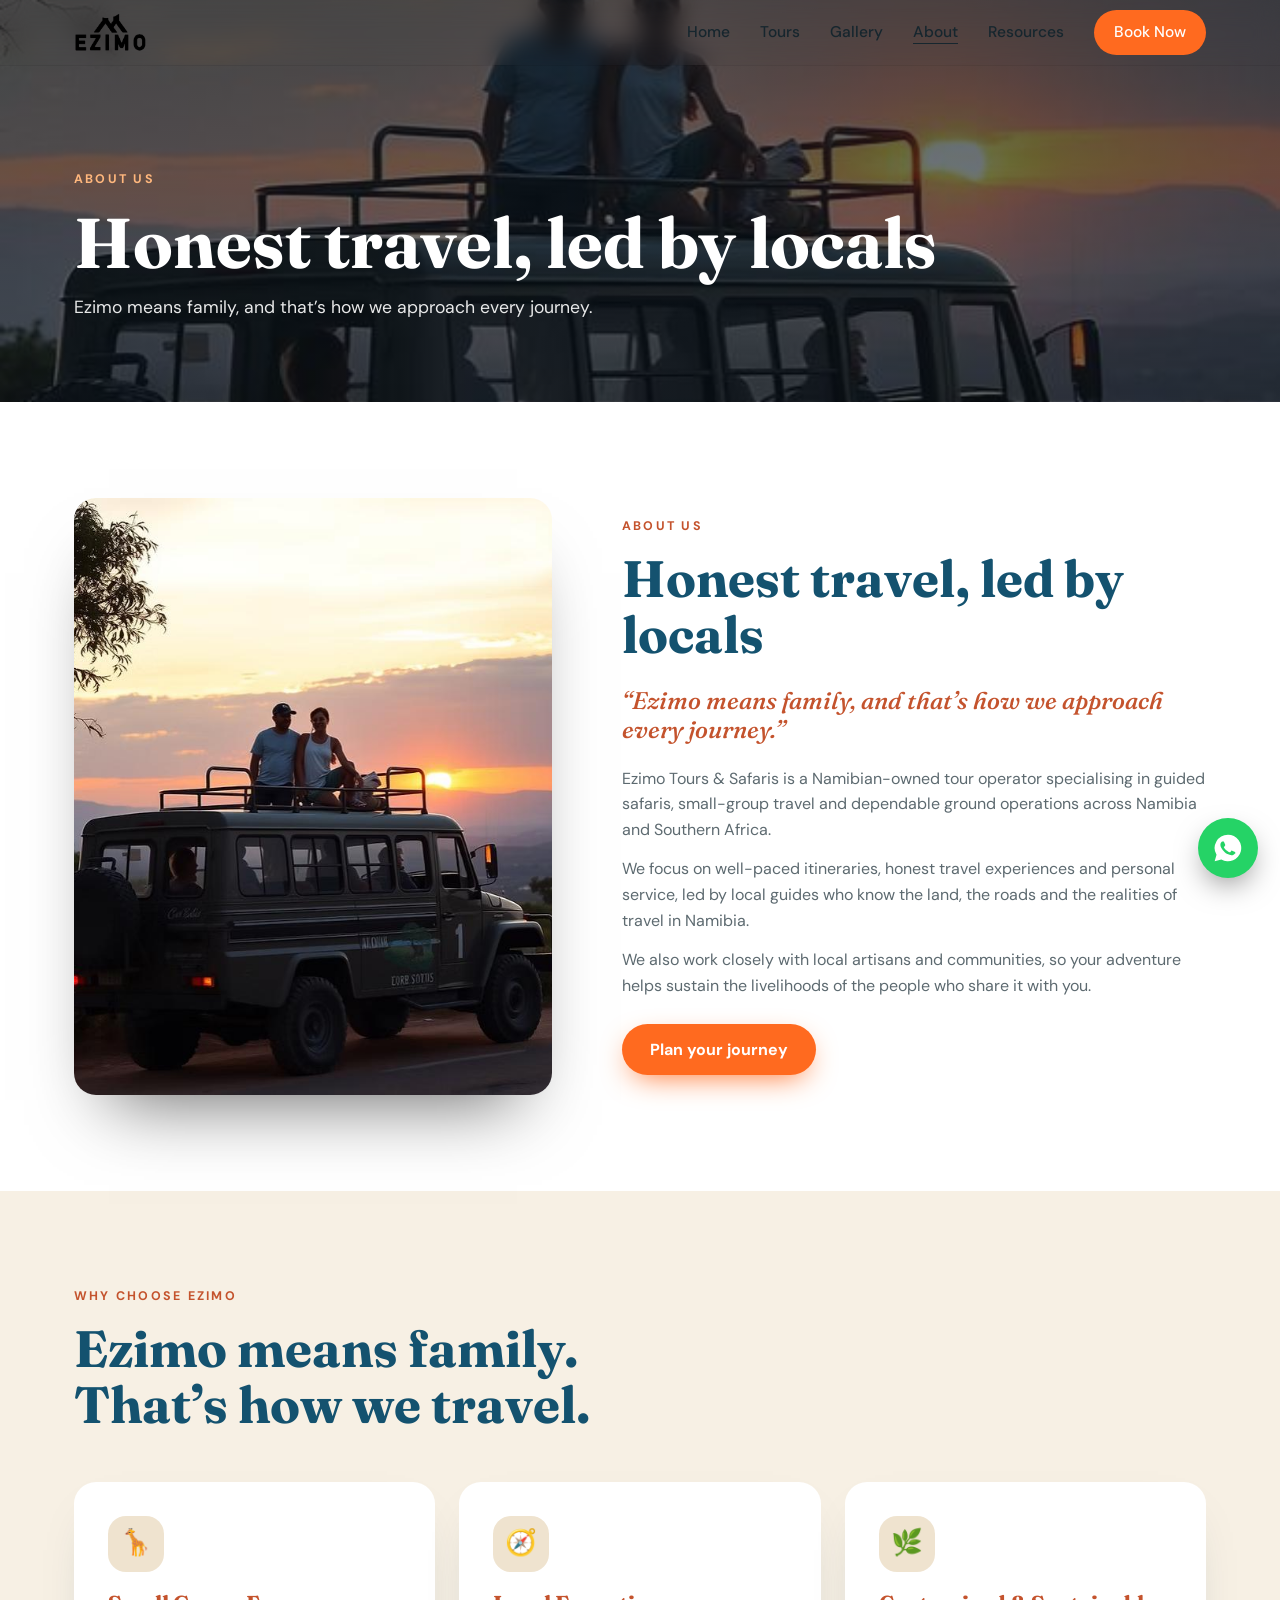
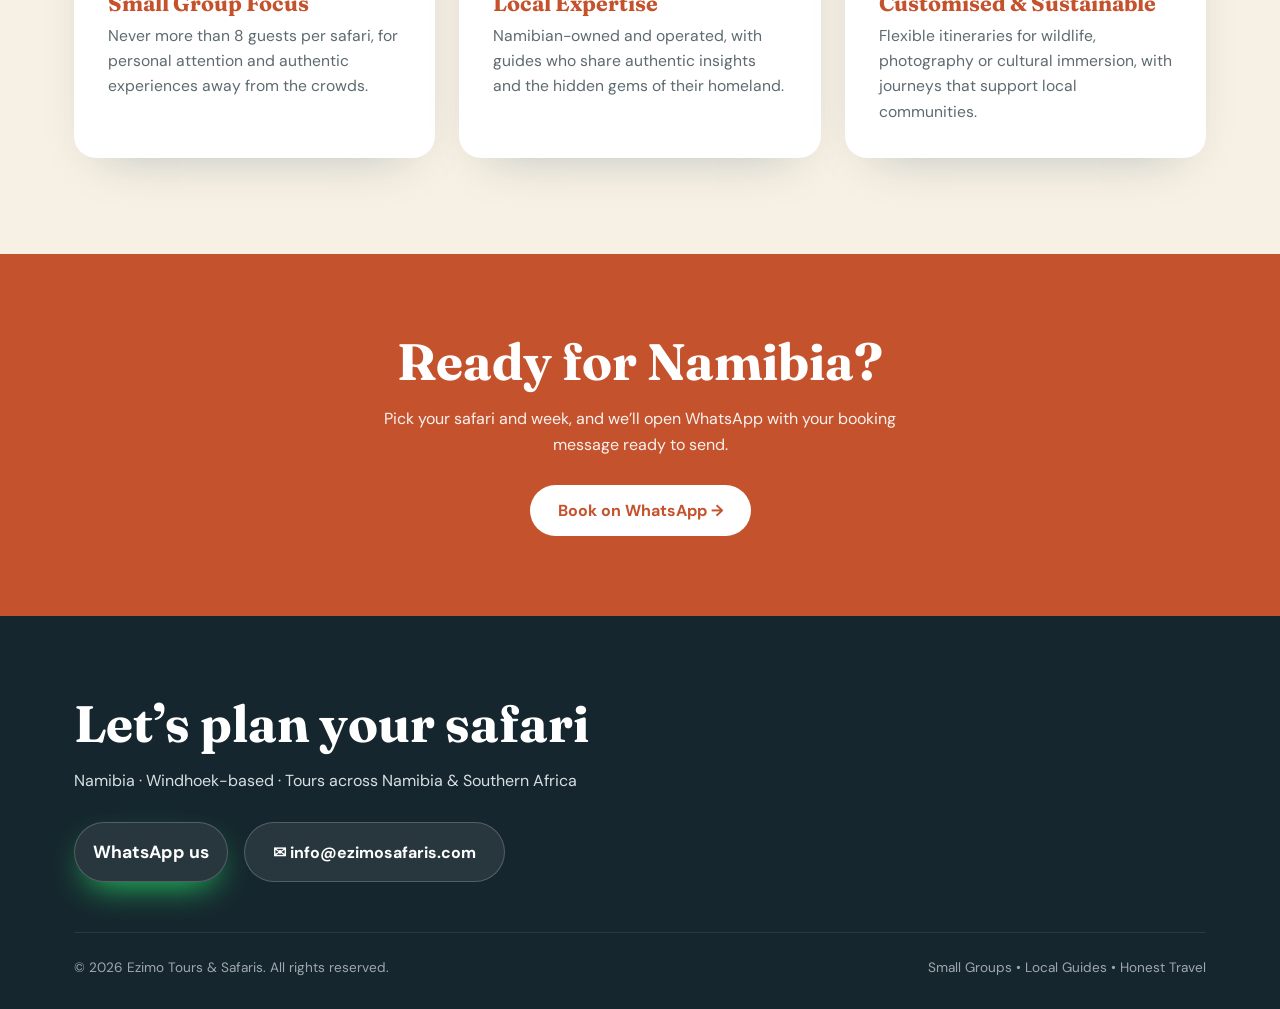
==== about.html @ 134b3bc2 "Add files via upload" ====
<!DOCTYPE html>
<html lang="en">
<head>
<meta charset="utf-8">
<meta name="viewport" content="width=device-width, initial-scale=1">
<title>About Us | Ezimo Tours & Safaris</title>
<meta name="description" content="Namibian-owned tour operator.">
<link rel="icon" href="data:image/svg+xml,<svg xmlns='http://www.w3.org/2000/svg' viewBox='0 0 100 100'><rect width='100' height='100' rx='22' fill='%23c4532d'/><path d='M12 74 38 30l14 22 12-16 24 38z' fill='white'/></svg>">
<link rel="preconnect" href="https://fonts.googleapis.com">
<link href="https://fonts.googleapis.com/css2?family=Fraunces:opsz,wght@9..144,500;9..144,700&family=DM+Sans:wght@400;500;700&display=swap" rel="stylesheet">
<link rel="stylesheet" href="assets/style.css">
</head>
<body class="inner">
<nav id="nav"><div class="wrap"><a href="index.html" class="logo" aria-label="Ezimo home"><img class="lw" src="assets/img/logo-white.png" alt="Ezimo"><img class="lb" src="assets/img/logo-black.png" alt=""></a><button class="burger" id="bg" aria-label="Menu">☰</button><div class="menu" id="mn"><a href="index.html">Home</a><a href="tours.html">Tours</a><a href="gallery.html">Gallery</a><a href="about.html" class="cur">About</a><a href="resources.html">Resources</a><a href="book.html" class="pill">Book Now</a></div></div></nav>
<header class="ph" style="background-image:linear-gradient(rgba(10,22,28,.68),rgba(10,22,28,.5)),url(assets/img/about_sunset.jpg)"><div class="wrap"><div class="eyebrow">About Us</div><h1>Honest travel, led by locals</h1><p>Ezimo means family, and that’s how we approach every journey.</p></div></header><section class="tips" id="about"><div class="wrap about">
<img class="rv" src="assets/img/about_sunset.jpg" alt="Guests on a safari vehicle watching the sunset" loading="lazy">
<div><div class="eyebrow rv">About Us</div><h2 class="rv">Honest travel, led by locals</h2>
<div class="quote rv">“Ezimo means family, and that’s how we approach every journey.”</div>
<p class="rv">Ezimo Tours &amp; Safaris is a Namibian-owned tour operator specialising in guided safaris, small-group travel and dependable ground operations across Namibia and Southern Africa.</p>
<p class="rv">We focus on well-paced itineraries, honest travel experiences and personal service, led by local guides who know the land, the roads and the realities of travel in Namibia.</p>
<p class="rv">We also work closely with local artisans and communities, so your adventure helps sustain the livelihoods of the people who share it with you.</p>
<a href="book.html" class="btn btn-o rv" style="margin-top:12px">Plan your journey</a></div>
</div></section><section id="why"><div class="wrap">
<div class="eyebrow rv">Why Choose Ezimo</div><h2 class="rv">Ezimo means family.<br>That’s how we travel.</h2>
<div class="why">
<div class="card rv"><div class="ico">🦒</div><h3>Small Group Focus</h3><p>Never more than 8 guests per safari, for personal attention and authentic experiences away from the crowds.</p></div>
<div class="card rv"><div class="ico">🧭</div><h3>Local Expertise</h3><p>Namibian-owned and operated, with guides who share authentic insights and the hidden gems of their homeland.</p></div>
<div class="card rv"><div class="ico">🌿</div><h3>Customised &amp; Sustainable</h3><p>Flexible itineraries for wildlife, photography or cultural immersion, with journeys that support local communities.</p></div>
</div></div></section><div class="cta"><div class="wrap rv"><h2>Ready for Namibia?</h2><p>Pick your safari and week, and we’ll open WhatsApp with your booking message ready to send.</p><a href="book.html" class="btn btn-o" style="background:#fff;color:var(--clay);box-shadow:none">Book on WhatsApp →</a></div></div>
<footer><div class="wrap">
<h2>Let’s plan your safari</h2>
<p>Namibia · Windhoek-based · Tours across Namibia &amp; Southern Africa</p>
<div class="ct"><a class="btn btn-wa" style="width:auto" id="fw" href="#">WhatsApp us</a><a class="btn" href="mailto:info@ezimosafaris.com">✉ info@ezimosafaris.com</a></div>
<div class="copy"><span>© <span id="yr"></span> Ezimo Tours &amp; Safaris. All rights reserved.</span><span>Small Groups • Local Guides • Honest Travel</span></div>
</div></footer>
<a class="fab" id="fb" href="#" aria-label="Chat on WhatsApp"><svg width="32" height="32" viewBox="0 0 24 24" fill="#fff"><path d="M12 2a10 10 0 0 0-8.6 15.1L2 22l5-1.3A10 10 0 1 0 12 2zm5.2 14.2c-.2.6-1.300 1.200-1.800 1.200-.5.100-1 .2-3.300-.7-2.800-1.100-4.600-4-4.700-4.200-.1-.2-1.100-1.500-1.100-2.800s.7-2 1-2.300c.2-.3.500-.3.700-.3h.5c.2 0 .4 0 .6.500l.8 1.900c.1.200.1.400 0 .5l-.4.600-.4.400c-.1.200-.3.300-.1.600.2.300.8 1.300 1.700 2.100 1.200 1 2.100 1.300 2.400 1.500.3.100.4.100.6-.1l.8-1c.2-.3.400-.2.600-.1l1.800.9c.3.100.5.200.5.300.1.200.1.800-.1 1.300z"/></svg></a>
<script src="assets/app.js"></script>
</body>
</html>
---- assets/style.css ----
:root{--sand:#f7f0e4;--sand2:#efe3cf;--ink:#16262e;--teal:#14526f;--clay:#c4532d;--orange:#ff6a1f;--muted:#5d6a70;--wa:#25d366;--r:22px}
*{box-sizing:border-box;margin:0}
html{scroll-behavior:smooth;scroll-padding-top:80px}
body{font-family:'DM Sans',system-ui,sans-serif;background:var(--sand);color:var(--ink);line-height:1.6;-webkit-font-smoothing:antialiased}
h1,h2,h3{font-family:'Fraunces',Georgia,serif;line-height:1.1;font-weight:700}
img{display:block;max-width:100%}
a{color:inherit}
.wrap{max-width:1180px;margin:auto;padding:0 24px}
section{padding:96px 0}
.eyebrow{font-size:.78rem;letter-spacing:.18em;text-transform:uppercase;font-weight:700;color:var(--clay);margin-bottom:14px}
h2{font-size:clamp(2rem,4.5vw,3.2rem);color:var(--teal);margin-bottom:16px}
.lead{color:var(--muted);max-width:560px;font-size:1.08rem}
.btn{display:inline-flex;align-items:center;gap:10px;border:0;cursor:pointer;font:700 1rem 'DM Sans',sans-serif;padding:15px 28px;border-radius:99px;text-decoration:none;transition:.25s}
.btn-o{background:var(--orange);color:#fff;box-shadow:0 10px 30px -10px var(--orange)}
.btn-o:hover{transform:translateY(-2px);background:#ff7d3b}
.btn-g{background:rgba(255,255,255,.14);color:#fff;border:1px solid rgba(255,255,255,.45);backdrop-filter:blur(6px)}
.btn-g:hover{background:rgba(255,255,255,.28)}
.btn-wa{background:var(--wa);color:#06361a;width:100%;justify-content:center;font-size:1.1rem;padding:18px;box-shadow:0 14px 34px -12px #25d366}
.btn-wa:hover{transform:translateY(-2px)}
/* nav */
nav{position:fixed;inset:0 0 auto;z-index:50;transition:.3s;padding:16px 0}
nav.s{background:rgba(247,240,228,.92);backdrop-filter:blur(12px);box-shadow:0 1px 0 rgba(0,0,0,.07);padding:10px 0}
nav .wrap{display:flex;justify-content:space-between;align-items:center}
.logo{display:flex;align-items:center;gap:10px;text-decoration:none;color:#fff;font:700 1.5rem 'Fraunces',serif;letter-spacing:.14em}
nav.s .logo{color:var(--ink)}
.menu{display:flex;gap:30px;align-items:center}
.menu a{text-decoration:none;font-weight:500;color:#fff;font-size:.97rem}
nav.s .menu a{color:var(--ink)}
.menu a.pill{background:var(--orange);color:#fff!important;padding:10px 20px;border-radius:99px}
.burger{display:none;background:none;border:0;color:#fff;font-size:1.8rem;cursor:pointer}
nav.s .burger{color:var(--ink)}
/* hero */
.hero{min-height:100svh;display:flex;align-items:flex-end;color:#fff;position:relative;overflow:hidden;padding:0 0 70px;background:#16262e url(img/hero-poster.jpg) center/cover}
.hero video{position:absolute;inset:0;width:100%;height:100%;object-fit:cover;z-index:0}
.hero::after{content:'';position:absolute;inset:0;z-index:1;background:linear-gradient(180deg,rgba(10,22,28,.6) 0%,rgba(10,22,28,.2) 38%,rgba(10,22,28,.88) 100%)}
.hero .wrap{position:relative;z-index:2;width:100%}
.hero h1{font-size:clamp(2.7rem,7.5vw,5.8rem);max-width:900px;margin-bottom:22px}
.hero h1 em{color:#ffb77d;font-style:italic}
.hero p{font-size:1.2rem;max-width:560px;opacity:.92;margin-bottom:34px}
.badge{display:inline-block;background:var(--orange);padding:9px 20px;border-radius:99px;font-weight:700;font-size:.9rem;margin-bottom:26px}
.hero .row{display:flex;gap:14px;flex-wrap:wrap}
.strip{background:var(--teal);color:#fff;padding:34px 0}
.strip .wrap{display:grid;grid-template-columns:repeat(4,1fr);gap:20px;text-align:center}
.strip b{display:block;font:700 2.3rem 'Fraunces',serif;color:#ffb77d}
.strip span{font-size:.9rem;opacity:.85}
/* why */
.why{display:grid;grid-template-columns:repeat(3,1fr);gap:24px;margin-top:48px}
.card{background:#fff;border-radius:var(--r);padding:34px;box-shadow:0 20px 50px -30px rgba(20,60,80,.35);transition:.3s}
.card:hover{transform:translateY(-6px)}
.ico{width:56px;height:56px;border-radius:18px;background:var(--sand2);display:grid;place-items:center;font-size:1.6rem;margin-bottom:20px}
.card h3{font-size:1.35rem;color:var(--clay);margin-bottom:8px}
.card p{color:var(--muted);font-size:.98rem}
/* tours */
.tours{background:var(--sand2)}
.grid{display:grid;grid-template-columns:repeat(3,1fr);gap:26px;margin-top:48px}
.tour{background:#fff;border-radius:var(--r);overflow:hidden;display:flex;flex-direction:column;box-shadow:0 20px 50px -30px rgba(20,60,80,.4);transition:.3s}
.tour:hover{transform:translateY(-6px)}
.tour .im{height:220px;overflow:hidden;position:relative}
.tour img{width:100%;height:100%;object-fit:cover;transition:.7s}
.tour:hover img{transform:scale(1.07)}
.tag{position:absolute;top:14px;left:14px;background:rgba(255,255,255,.94);padding:5px 13px;border-radius:99px;font-size:.8rem;font-weight:700;color:var(--teal)}
.tour .b{padding:24px;display:flex;flex-direction:column;flex:1}
.tour h3{font-size:1.35rem;margin-bottom:8px}
.tour p{color:var(--muted);font-size:.95rem;flex:1;margin-bottom:18px}
.tour button{background:none;border:2px solid var(--teal);color:var(--teal);font:700 .95rem 'DM Sans';padding:11px;border-radius:99px;cursor:pointer;transition:.25s}
.tour button:hover{background:var(--teal);color:#fff}
/* booking */
.book{background:linear-gradient(135deg,#0f3a4f,#14526f 60%,#1d6a8a);color:#fff;position:relative;overflow:hidden}
.book h2{color:#fff}.book .lead{color:#cfe3ec}.book .eyebrow{color:#ffb77d}
.bk>*{min-width:0}
.bk{display:grid;grid-template-columns:minmax(0,1.25fr) minmax(0,1fr);gap:40px;margin-top:48px;align-items:start}
.panel{background:#fff;color:var(--ink);border-radius:28px;padding:34px;box-shadow:0 40px 80px -30px rgba(0,0,0,.5)}
.step{margin-bottom:28px}
.step>label,.step>.l{display:flex;align-items:center;gap:10px;font-weight:700;margin-bottom:12px}
.n{width:26px;height:26px;border-radius:50%;background:var(--clay);color:#fff;font-size:.8rem;display:grid;place-items:center}
.pk{display:grid;grid-template-columns:1fr 1fr;gap:10px}
.pk button{text-align:left;background:var(--sand);border:2px solid transparent;border-radius:16px;padding:13px 15px;cursor:pointer;font:500 .93rem 'DM Sans';color:var(--ink);transition:.2s}
.pk button small{display:block;color:var(--muted);font-size:.78rem}
.pk button:hover{border-color:var(--sand2)}
.pk button.on{border-color:var(--clay);background:#fff3ec;box-shadow:0 0 0 3px rgba(196,83,45,.14)}
.weeks{display:flex;gap:10px;overflow-x:auto;padding:4px 2px 12px;scroll-snap-type:x mandatory}
.weeks button{flex:0 0 auto;scroll-snap-align:start;background:var(--sand);border:2px solid transparent;border-radius:16px;padding:10px 16px;text-align:center;cursor:pointer;font:500 .9rem 'DM Sans';color:var(--ink);min-width:92px}
.weeks button b{display:block;font:700 1.25rem 'Fraunces',serif}
.weeks button small{color:var(--muted);font-size:.75rem}
.weeks button.on{border-color:var(--clay);background:#fff3ec}
.cnt{display:flex;align-items:center;gap:18px}
.cnt button{width:46px;height:46px;border-radius:50%;border:2px solid var(--sand2);background:#fff;font-size:1.4rem;cursor:pointer;color:var(--teal);transition:.2s}
.cnt button:hover{background:var(--teal);color:#fff}
.cnt output{font:700 1.8rem 'Fraunces',serif;min-width:34px;text-align:center}
.cnt span{color:var(--muted);font-size:.85rem}
.in{width:100%;border:2px solid var(--sand2);border-radius:14px;padding:13px 15px;font:inherit;background:#fff;color:var(--ink)}
.in:focus,.pk button:focus-visible,.weeks button:focus-visible{outline:3px solid rgba(20,82,111,.35);outline-offset:1px}
.two{display:grid;grid-template-columns:1fr 1fr;gap:12px}
.err{color:#b3261e;font-size:.88rem;min-height:1.3em;margin-bottom:10px;font-weight:500}
.alt{display:flex;justify-content:center;gap:20px;margin-top:14px;font-size:.88rem}
.alt button,.alt a{background:none;border:0;color:var(--teal);font:inherit;text-decoration:underline;cursor:pointer}
.phone{background:#e5ddd5;border-radius:30px;padding:14px;color:var(--ink);box-shadow:0 40px 80px -30px rgba(0,0,0,.55);position:sticky;top:90px}
.ph-h{background:#075e54;color:#fff;border-radius:18px 18px 0 0;padding:14px 16px;display:flex;gap:12px;align-items:center}
.av{width:38px;height:38px;border-radius:50%;background:var(--sand);color:var(--clay);display:grid;place-items:center;font-weight:700}
.ph-h small{display:block;opacity:.75;font-size:.75rem}
.chat{background:#efe7dd;padding:22px 16px;min-height:250px;border-radius:0 0 18px 18px}
.bub{background:#d9fdd3;border-radius:14px 14px 4px 14px;padding:12px 14px;margin-left:auto;max-width:92%;font-size:.93rem;box-shadow:0 1px 1px rgba(0,0,0,.12);white-space:pre-line}
.bub i{display:block;text-align:right;font-size:.7rem;color:#667781;margin-top:4px;font-style:normal}
.hint{text-align:center;color:#cfe3ec;font-size:.85rem;margin-top:16px}
/* gallery */
.gal{display:grid;grid-template-columns:repeat(4,1fr);grid-auto-rows:210px;gap:14px;margin-top:48px}
.gal figure{position:relative;border-radius:20px;overflow:hidden;cursor:pointer}
.gal figure:nth-child(1),.gal figure:nth-child(6){grid-row:span 2;grid-column:span 2}
.gal img{width:100%;height:100%;object-fit:cover;transition:.7s}
.gal figure:hover img{transform:scale(1.08)}
.gal figcaption{position:absolute;inset:auto 0 0;padding:40px 16px 14px;background:linear-gradient(transparent,rgba(0,0,0,.72));color:#fff;font-weight:700}
.gal figcaption small{display:block;font-weight:400;opacity:.85;font-size:.82rem}
/* about */
.about{display:grid;grid-template-columns:.9fr 1.1fr;gap:70px;align-items:center}
.about img{border-radius:var(--r);box-shadow:0 40px 70px -35px rgba(0,0,0,.6);aspect-ratio:4/5;object-fit:cover;width:100%}
.quote{font:italic 500 1.5rem 'Fraunces',serif;color:var(--clay);margin:22px 0}
.about p{color:var(--muted);margin-bottom:14px}
.tips{background:#fff}
.tg{display:grid;grid-template-columns:repeat(4,1fr);gap:22px;margin-top:44px}
.tg div{border-top:3px solid var(--clay);padding-top:16px}
.tg b{display:block;font:700 1.15rem 'Fraunces',serif;margin-bottom:6px;color:var(--teal)}
.tg p{color:var(--muted);font-size:.93rem}
footer{background:var(--ink);color:#d8dfe2;padding:80px 0 30px}
footer h2{color:#fff}
.ct{display:flex;gap:16px;flex-wrap:wrap;margin:28px 0 50px}
.ct a.btn{background:rgba(255,255,255,.08);color:#fff;border:1px solid rgba(255,255,255,.2)}
.copy{border-top:1px solid rgba(255,255,255,.12);padding-top:24px;font-size:.85rem;opacity:.7;display:flex;justify-content:space-between;flex-wrap:wrap;gap:10px}
.fab{position:fixed;right:22px;bottom:22px;z-index:60;width:60px;height:60px;border-radius:50%;background:var(--wa);display:grid;place-items:center;box-shadow:0 12px 30px -8px rgba(0,0,0,.5);transition:.25s}
.fab:hover{transform:scale(1.1)}
.rv{opacity:0;transform:translateY(30px);transition:1s cubic-bezier(.2,.7,.2,1)}
.rv.in-v{opacity:1;transform:none}
@media(prefers-reduced-motion:reduce){.rv{opacity:1;transform:none;transition:none}html{scroll-behavior:auto}}
@media(max-width:960px){
.why,.grid{grid-template-columns:1fr 1fr}.bk,.about{grid-template-columns:minmax(0,1fr)}.about{gap:36px}.phone{position:static}
.gal{grid-template-columns:1fr 1fr}.tg{grid-template-columns:1fr 1fr}.strip .wrap{grid-template-columns:1fr 1fr}
.menu{position:fixed;inset:0;background:var(--ink);flex-direction:column;justify-content:center;font-size:1.4rem;display:none}
.menu.o{display:flex}.menu a{color:#fff!important;font-size:1.4rem}.burger{display:block;z-index:70;position:relative}}
@media(max-width:620px){section{padding:70px 0}.why,.grid,.pk,.two,.tg{grid-template-columns:1fr}.gal{grid-auto-rows:170px}.panel{padding:22px}}

.tour a.bt{text-align:center;text-decoration:none;border:2px solid var(--teal);color:var(--teal);font-weight:700;font-size:.95rem;padding:11px;border-radius:99px;transition:.25s}
.tour a.bt:hover{background:var(--teal);color:#fff}
.ph{padding:170px 0 80px;color:#fff;background-position:center;background-size:cover}
.ph h1{font-size:clamp(2.4rem,6vw,4.4rem);margin-bottom:12px}.ph p{max-width:560px;opacity:.9;font-size:1.1rem}
.ph .eyebrow{color:#ffb77d}
body.inner nav{background:rgba(20,40,50,.0)}
.more{text-align:center;margin-top:44px}
.btn-t{background:var(--teal);color:#fff}.btn-t:hover{background:#1b6a8d}
.cta{background:var(--clay);color:#fff;text-align:center;padding:80px 0}.cta h2{color:#fff}.cta p{max-width:520px;margin:0 auto 28px;opacity:.92}
.menu a.cur{text-decoration:underline;text-underline-offset:6px}

.logo img{height:46px;width:auto;transition:.3s}.logo .lb{display:none}nav.s .logo .lw{display:none}nav.s .logo .lb{display:block}nav.s .logo img{height:40px}
.in{margin:0}.f2{display:grid;grid-template-columns:1fr 1fr;gap:12px;margin-bottom:12px}.in.full{margin-bottom:6px}textarea.in{resize:vertical;min-height:76px}.fn{font-size:.82rem;color:var(--muted);margin-top:8px}
@media(max-width:620px){.f2{grid-template-columns:1fr}}
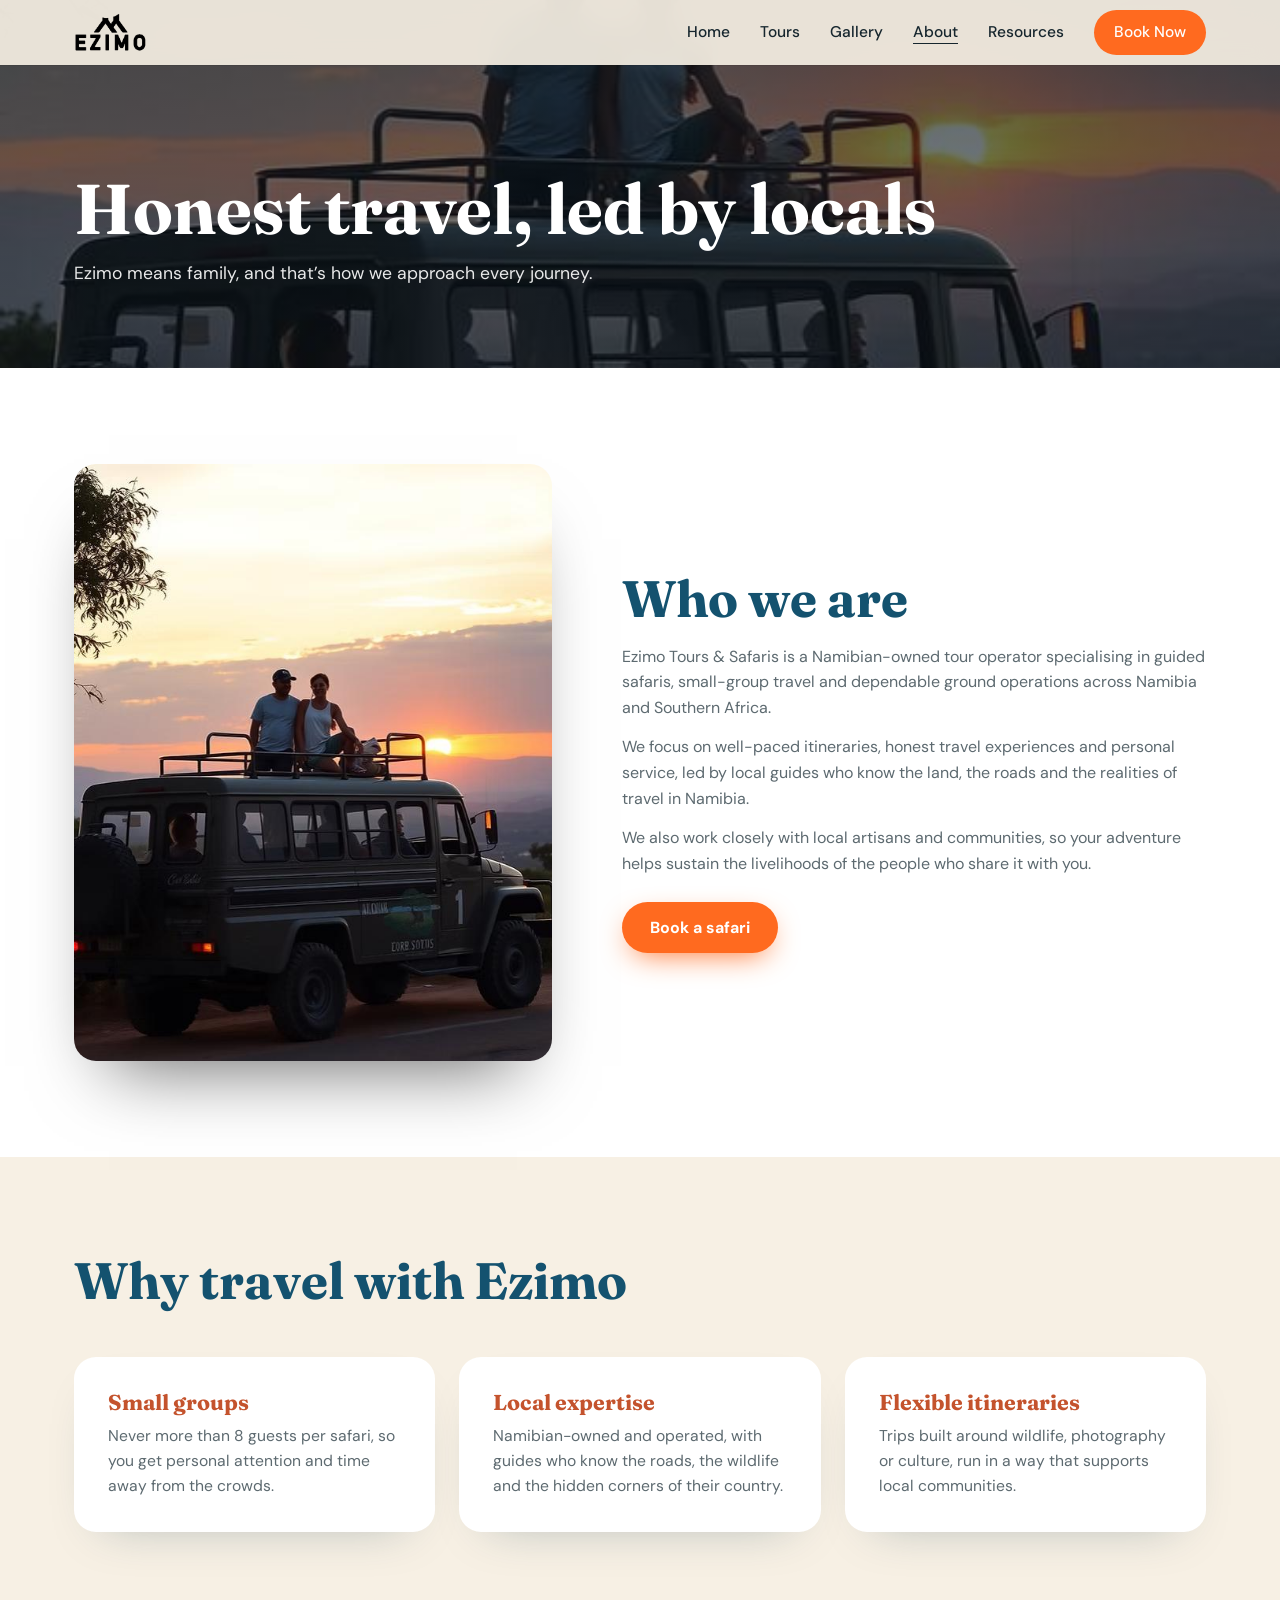
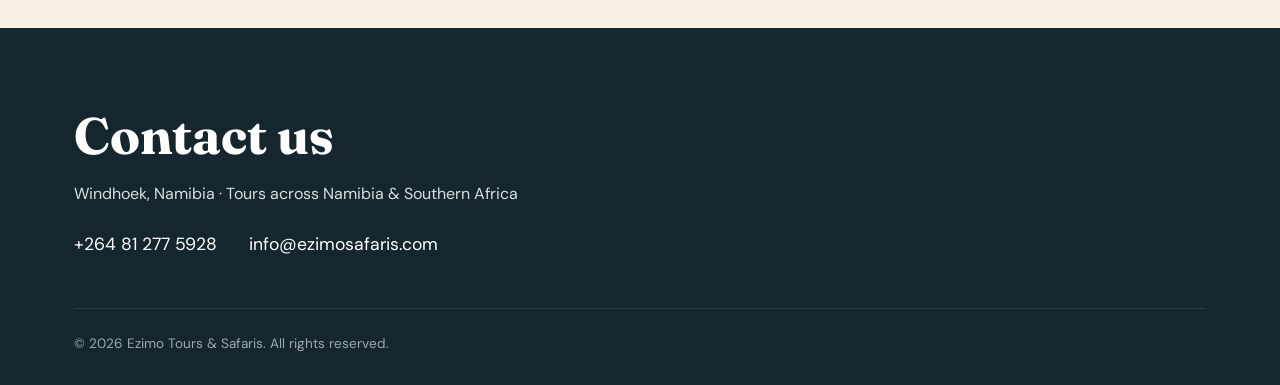
==== commit 9285eef5: "Add files via upload" ====
--- a/about.html
+++ b/about.html
@@ -12,28 +12,25 @@
 </head>
 <body class="inner">
 <nav id="nav"><div class="wrap"><a href="index.html" class="logo" aria-label="Ezimo home"><img class="lw" src="assets/img/logo-white.png" alt="Ezimo"><img class="lb" src="assets/img/logo-black.png" alt=""></a><button class="burger" id="bg" aria-label="Menu">☰</button><div class="menu" id="mn"><a href="index.html">Home</a><a href="tours.html">Tours</a><a href="gallery.html">Gallery</a><a href="about.html" class="cur">About</a><a href="resources.html">Resources</a><a href="book.html" class="pill">Book Now</a></div></div></nav>
-<header class="ph" style="background-image:linear-gradient(rgba(10,22,28,.68),rgba(10,22,28,.5)),url(assets/img/about_sunset.jpg)"><div class="wrap"><div class="eyebrow">About Us</div><h1>Honest travel, led by locals</h1><p>Ezimo means family, and that’s how we approach every journey.</p></div></header><section class="tips" id="about"><div class="wrap about">
+<header class="ph" style="background-image:linear-gradient(rgba(10,22,28,.68),rgba(10,22,28,.5)),url(assets/img/about_sunset.jpg)"><div class="wrap"><h1>Honest travel, led by locals</h1><p>Ezimo means family, and that’s how we approach every journey.</p></div></header><section class="tips" id="about"><div class="wrap about">
 <img class="rv" src="assets/img/about_sunset.jpg" alt="Guests on a safari vehicle watching the sunset" loading="lazy">
-<div><div class="eyebrow rv">About Us</div><h2 class="rv">Honest travel, led by locals</h2>
-<div class="quote rv">“Ezimo means family, and that’s how we approach every journey.”</div>
+<div><h2 class="rv">Who we are</h2>
 <p class="rv">Ezimo Tours &amp; Safaris is a Namibian-owned tour operator specialising in guided safaris, small-group travel and dependable ground operations across Namibia and Southern Africa.</p>
 <p class="rv">We focus on well-paced itineraries, honest travel experiences and personal service, led by local guides who know the land, the roads and the realities of travel in Namibia.</p>
 <p class="rv">We also work closely with local artisans and communities, so your adventure helps sustain the livelihoods of the people who share it with you.</p>
-<a href="book.html" class="btn btn-o rv" style="margin-top:12px">Plan your journey</a></div>
+<a href="book.html" class="btn btn-o rv" style="margin-top:12px">Book a safari</a></div>
 </div></section><section id="why"><div class="wrap">
-<div class="eyebrow rv">Why Choose Ezimo</div><h2 class="rv">Ezimo means family.<br>That’s how we travel.</h2>
+<h2 class="rv">Why travel with Ezimo</h2>
 <div class="why">
-<div class="card rv"><div class="ico">🦒</div><h3>Small Group Focus</h3><p>Never more than 8 guests per safari, for personal attention and authentic experiences away from the crowds.</p></div>
-<div class="card rv"><div class="ico">🧭</div><h3>Local Expertise</h3><p>Namibian-owned and operated, with guides who share authentic insights and the hidden gems of their homeland.</p></div>
-<div class="card rv"><div class="ico">🌿</div><h3>Customised &amp; Sustainable</h3><p>Flexible itineraries for wildlife, photography or cultural immersion, with journeys that support local communities.</p></div>
-</div></div></section><div class="cta"><div class="wrap rv"><h2>Ready for Namibia?</h2><p>Pick your safari and week, and we’ll open WhatsApp with your booking message ready to send.</p><a href="book.html" class="btn btn-o" style="background:#fff;color:var(--clay);box-shadow:none">Book on WhatsApp →</a></div></div>
-<footer><div class="wrap">
-<h2>Let’s plan your safari</h2>
-<p>Namibia · Windhoek-based · Tours across Namibia &amp; Southern Africa</p>
-<div class="ct"><a class="btn btn-wa" style="width:auto" id="fw" href="#">WhatsApp us</a><a class="btn" href="mailto:info@ezimosafaris.com">✉ info@ezimosafaris.com</a></div>
-<div class="copy"><span>© <span id="yr"></span> Ezimo Tours &amp; Safaris. All rights reserved.</span><span>Small Groups • Local Guides • Honest Travel</span></div>
+<div class="card rv"><h3>Small groups</h3><p>Never more than 8 guests per safari, so you get personal attention and time away from the crowds.</p></div>
+<div class="card rv"><h3>Local expertise</h3><p>Namibian-owned and operated, with guides who know the roads, the wildlife and the hidden corners of their country.</p></div>
+<div class="card rv"><h3>Flexible itineraries</h3><p>Trips built around wildlife, photography or culture, run in a way that supports local communities.</p></div>
+</div></div></section><footer><div class="wrap">
+<h2>Contact us</h2>
+<p>Windhoek, Namibia · Tours across Namibia &amp; Southern Africa</p>
+<div class="ct"><a href="tel:+264812775928">+264 81 277 5928</a><a href="mailto:info@ezimosafaris.com">info@ezimosafaris.com</a></div>
+<div class="copy"><span>© <span id="yr"></span> Ezimo Tours &amp; Safaris. All rights reserved.</span></div>
 </div></footer>
-<a class="fab" id="fb" href="#" aria-label="Chat on WhatsApp"><svg width="32" height="32" viewBox="0 0 24 24" fill="#fff"><path d="M12 2a10 10 0 0 0-8.6 15.1L2 22l5-1.3A10 10 0 1 0 12 2zm5.2 14.2c-.2.6-1.300 1.200-1.800 1.200-.5.100-1 .2-3.300-.7-2.800-1.100-4.600-4-4.700-4.200-.1-.2-1.100-1.500-1.100-2.800s.7-2 1-2.300c.2-.3.500-.3.700-.3h.5c.2 0 .4 0 .6.500l.8 1.900c.1.200.1.400 0 .5l-.4.600-.4.400c-.1.200-.3.300-.1.600.2.300.8 1.300 1.700 2.100 1.200 1 2.100 1.300 2.400 1.500.3.100.4.100.6-.1l.8-1c.2-.3.400-.2.600-.1l1.800.9c.3.100.5.200.5.300.1.200.1.800-.1 1.300z"/></svg></a>
 <script src="assets/app.js"></script>
 </body>
 </html>
--- a/assets/style.css
+++ b/assets/style.css
@@ -8,7 +8,6 @@
 a{color:inherit}
 .wrap{max-width:1180px;margin:auto;padding:0 24px}
 section{padding:96px 0}
-.eyebrow{font-size:.78rem;letter-spacing:.18em;text-transform:uppercase;font-weight:700;color:var(--clay);margin-bottom:14px}
 h2{font-size:clamp(2rem,4.5vw,3.2rem);color:var(--teal);margin-bottom:16px}
 .lead{color:var(--muted);max-width:560px;font-size:1.08rem}
 .btn{display:inline-flex;align-items:center;gap:10px;border:0;cursor:pointer;font:700 1rem 'DM Sans',sans-serif;padding:15px 28px;border-radius:99px;text-decoration:none;transition:.25s}
@@ -38,17 +37,11 @@
 .hero h1{font-size:clamp(2.7rem,7.5vw,5.8rem);max-width:900px;margin-bottom:22px}
 .hero h1 em{color:#ffb77d;font-style:italic}
 .hero p{font-size:1.2rem;max-width:560px;opacity:.92;margin-bottom:34px}
-.badge{display:inline-block;background:var(--orange);padding:9px 20px;border-radius:99px;font-weight:700;font-size:.9rem;margin-bottom:26px}
 .hero .row{display:flex;gap:14px;flex-wrap:wrap}
-.strip{background:var(--teal);color:#fff;padding:34px 0}
-.strip .wrap{display:grid;grid-template-columns:repeat(4,1fr);gap:20px;text-align:center}
-.strip b{display:block;font:700 2.3rem 'Fraunces',serif;color:#ffb77d}
-.strip span{font-size:.9rem;opacity:.85}
 /* why */
 .why{display:grid;grid-template-columns:repeat(3,1fr);gap:24px;margin-top:48px}
 .card{background:#fff;border-radius:var(--r);padding:34px;box-shadow:0 20px 50px -30px rgba(20,60,80,.35);transition:.3s}
 .card:hover{transform:translateY(-6px)}
-.ico{width:56px;height:56px;border-radius:18px;background:var(--sand2);display:grid;place-items:center;font-size:1.6rem;margin-bottom:20px}
 .card h3{font-size:1.35rem;color:var(--clay);margin-bottom:8px}
 .card p{color:var(--muted);font-size:.98rem}
 /* tours */
@@ -67,8 +60,7 @@
 .tour button:hover{background:var(--teal);color:#fff}
 /* booking */
 .book{background:linear-gradient(135deg,#0f3a4f,#14526f 60%,#1d6a8a);color:#fff;position:relative;overflow:hidden}
-.book h2{color:#fff}.book .lead{color:#cfe3ec}.book .eyebrow{color:#ffb77d}
-.bk>*{min-width:0}
+.book h2{color:#fff}.book .lead{color:#cfe3ec}.book .bk>*{min-width:0}
 .bk{display:grid;grid-template-columns:minmax(0,1.25fr) minmax(0,1fr);gap:40px;margin-top:48px;align-items:start}
 .panel{background:#fff;color:var(--ink);border-radius:28px;padding:34px;box-shadow:0 40px 80px -30px rgba(0,0,0,.5)}
 .step{margin-bottom:28px}
@@ -123,18 +115,15 @@
 .tg p{color:var(--muted);font-size:.93rem}
 footer{background:var(--ink);color:#d8dfe2;padding:80px 0 30px}
 footer h2{color:#fff}
-.ct{display:flex;gap:16px;flex-wrap:wrap;margin:28px 0 50px}
-.ct a.btn{background:rgba(255,255,255,.08);color:#fff;border:1px solid rgba(255,255,255,.2)}
+.ct{display:flex;gap:12px 32px;flex-wrap:wrap;margin:24px 0 50px;font-size:1.1rem}
+.ct a{color:#fff;text-decoration:none}.ct a:hover{text-decoration:underline;text-underline-offset:4px}
 .copy{border-top:1px solid rgba(255,255,255,.12);padding-top:24px;font-size:.85rem;opacity:.7;display:flex;justify-content:space-between;flex-wrap:wrap;gap:10px}
-.fab{position:fixed;right:22px;bottom:22px;z-index:60;width:60px;height:60px;border-radius:50%;background:var(--wa);display:grid;place-items:center;box-shadow:0 12px 30px -8px rgba(0,0,0,.5);transition:.25s}
-.fab:hover{transform:scale(1.1)}
 .rv{opacity:0;transform:translateY(30px);transition:1s cubic-bezier(.2,.7,.2,1)}
 .rv.in-v{opacity:1;transform:none}
 @media(prefers-reduced-motion:reduce){.rv{opacity:1;transform:none;transition:none}html{scroll-behavior:auto}}
 @media(max-width:960px){
 .why,.grid{grid-template-columns:1fr 1fr}.bk,.about{grid-template-columns:minmax(0,1fr)}.about{gap:36px}.phone{position:static}
-.gal{grid-template-columns:1fr 1fr}.tg{grid-template-columns:1fr 1fr}.strip .wrap{grid-template-columns:1fr 1fr}
-.menu{position:fixed;inset:0;background:var(--ink);flex-direction:column;justify-content:center;font-size:1.4rem;display:none}
+.gal{grid-template-columns:1fr 1fr}.tg{grid-template-columns:1fr 1fr}.menu{position:fixed;inset:0;background:var(--ink);flex-direction:column;justify-content:center;font-size:1.4rem;display:none}
 .menu.o{display:flex}.menu a{color:#fff!important;font-size:1.4rem}.burger{display:block;z-index:70;position:relative}}
 @media(max-width:620px){section{padding:70px 0}.why,.grid,.pk,.two,.tg{grid-template-columns:1fr}.gal{grid-auto-rows:170px}.panel{padding:22px}}
 
@@ -142,11 +131,9 @@
 .tour a.bt:hover{background:var(--teal);color:#fff}
 .ph{padding:170px 0 80px;color:#fff;background-position:center;background-size:cover}
 .ph h1{font-size:clamp(2.4rem,6vw,4.4rem);margin-bottom:12px}.ph p{max-width:560px;opacity:.9;font-size:1.1rem}
-.ph .eyebrow{color:#ffb77d}
-body.inner nav{background:rgba(20,40,50,.0)}
+.ph body.inner nav{background:rgba(20,40,50,.0)}
 .more{text-align:center;margin-top:44px}
 .btn-t{background:var(--teal);color:#fff}.btn-t:hover{background:#1b6a8d}
-.cta{background:var(--clay);color:#fff;text-align:center;padding:80px 0}.cta h2{color:#fff}.cta p{max-width:520px;margin:0 auto 28px;opacity:.92}
 .menu a.cur{text-decoration:underline;text-underline-offset:6px}
 
 .logo img{height:46px;width:auto;transition:.3s}.logo .lb{display:none}nav.s .logo .lw{display:none}nav.s .logo .lb{display:block}nav.s .logo img{height:40px}
